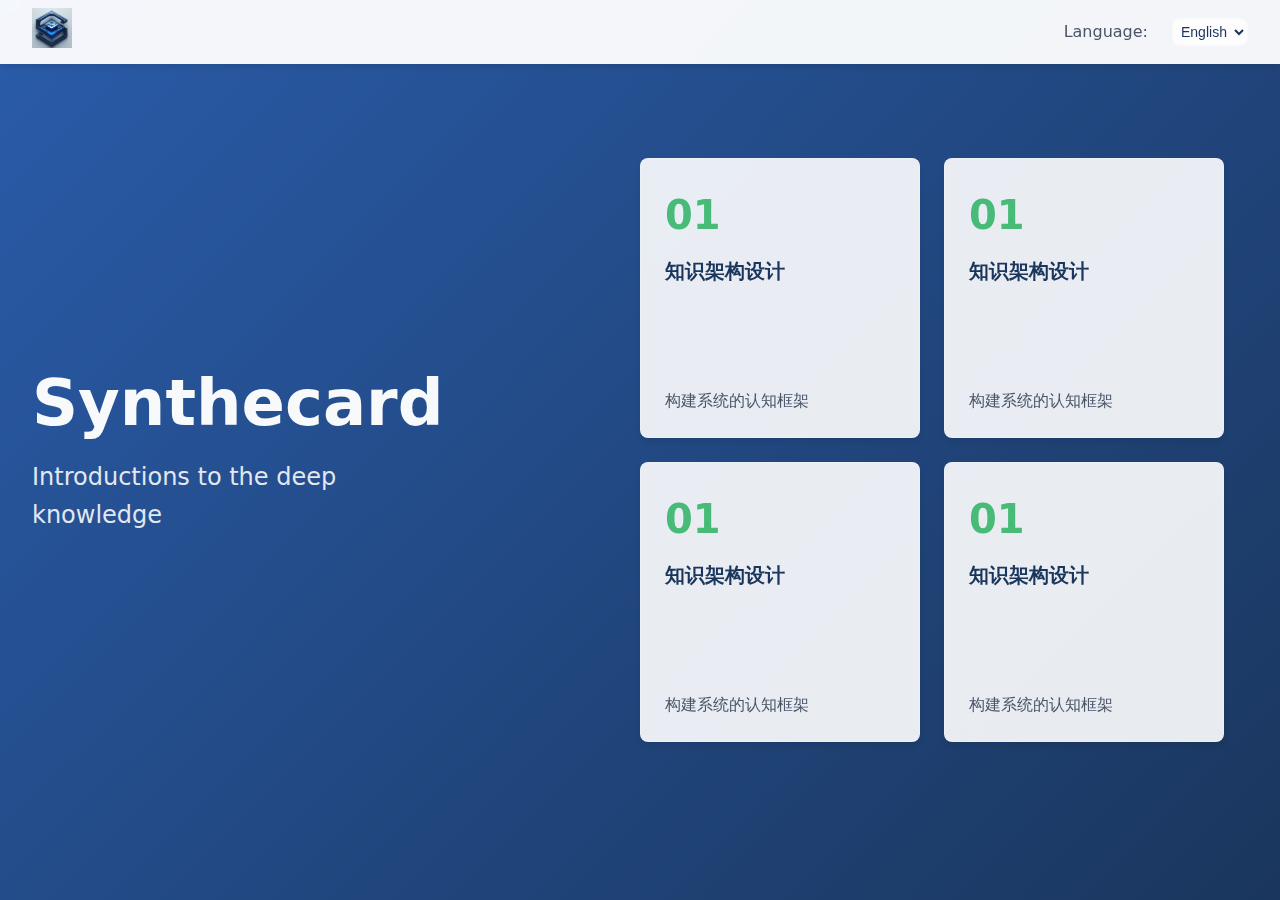
==== index.html @ c4fd47d4 "Add files via upload" ====
<!DOCTYPE html>
<html lang="en">
<head>
    <meta charset="UTF-8">
    <meta name="viewport" content="width=device-width, initial-scale=1.0">
    <link rel="stylesheet" type="text/css" href="styles.css">
    <link rel="stylesheet" type="text/css" href="card.css">
    <title>Synthecard - Essay Card</title>
</head>
<body>

    <nav class="navbar">
        <div class="nav-logo">
            <img src="logo.jpg" alt="Synthecard Logo">
        </div>
        <div class="nav-links">
           
                <label for="language-select"><div class="color-wwhite">Language:</div></label>
                <select id="language-select" class="nav-select" onchange="changeLanguage(this.value)">
                    <option value="index.html" selected>English</option>
                    <option value="index-ch.html">中文</option>
                    <!-- Add more languages here -->
          
            </select>
     
        </div>
    </nav>
    <section class="hero">
   <h1>Synthecard</h1>
   <h2>Introductions to the deep knowledge</h2>

   <section class="courses">
    <div class="cards-container">
      <a href="#" class="card">
        <strong>01</strong>
        <h3>知识架构设计</h3>
        <p>构建系统的认知框架</p>
      </a>
      <!-- 重复3个相同结构的card -->
      <a href="#" class="card">
        <strong>01</strong>
        <h3>知识架构设计</h3>
        <p>构建系统的认知框架</p>
      </a>
       <a href="#" class="card">
        <strong>01</strong>
        <h3>知识架构设计</h3>
        <p>构建系统的认知框架</p>
      </a> 
      <a href="#" class="card">
        <strong>01</strong>
        <h3>知识架构设计</h3>
        <p>构建系统的认知框架</p>
      </a>
    </div>
    
  </section>
    </section>
 
    
      


 
    <script>
        function changeLanguage(language) {
            window.location.href = language;
        }
    </script>
</body>
</html>
---- styles.css ----
/* 设计系统变量 */
:root {
    --primary-900: #1A365D;        /* 品牌主色 */
    --primary-500: #2A5CAA;
    --neutral-100: #F8F9FA;         /* 中性色阶 */
    --neutral-600: #4A5568;
    --accent-400: #48BB78;          /* 强调色 */
    --spacing-base: 0.5rem;         /* 间距体系 */
    --radius-lg: 0.5rem;            /* 圆角系统 */
    --shadow-md: 0 4px 6px -1px rgba(0, 0, 0, 0.1);
    --text-primary: var(--neutral-100);
}

/* 基础重置与排版系统 */
* { 
    margin: 0; 
    box-sizing: border-box;
}

body {
    font-family: system-ui, -apple-system, sans-serif;
    line-height: 1.6;
    color: var(--neutral-600);
}

/* 导航栏优化 */
.navbar {
    display: flex;
    justify-content: space-between;
    align-items: center;
    position: fixed;
    top: 0;
    width: 100%;
    padding: var(--spacing-base) calc(var(--spacing-base) * 4);
    background: rgba(255, 255, 255, 0.95);
    backdrop-filter: blur(12px);
    box-shadow: var(--shadow-md);
    z-index: 1000;
}

.nav-logo img {
    height: 2.5rem;
    transition: transform 0.3s ease;
}

.nav-links {
    display: flex;
    align-items: center;
    gap: calc(var(--spacing-base) * 3);
}

.nav-select {
    padding: calc(var(--spacing-base) * 0.5);
    border: 1px solid var(--neutral-100);
    border-radius: var(--radius-lg);
    background: rgba(255, 255, 255, 0.8);
    color: var(--primary-900);
    font-size: 0.875rem;
}

/* 英雄区域优化 */
.hero {
    min-height: 100vh;
    display: flex;
    flex-direction: column;
    justify-content: center;
    padding: calc(var(--spacing-base) * 8) calc(var(--spacing-base) * 4);
    background: linear-gradient(135deg, var(--primary-500) 0%, var(--primary-900) 100%);
    color: var(--text-primary);
}

h1 {
    font-size: clamp(2.5rem, 8vw, 4rem);
    line-height: 1.2;
    margin-bottom: calc(var(--spacing-base) * 2);
    max-width: 16ch;
}

h2 {
    font-size: clamp(1.25rem, 4vw, 1.5rem);
    font-weight: 400;
    opacity: 0.9;
    max-width: 24ch;
}

/* 交互优化 */
.nav-logo:hover img {
    transform: scale(1.05);
}

.nav-select:hover {
    border-color: var(--accent-400);
}

/* 响应式设计 */
@media (max-width: 768px) {
    .navbar {
        padding: var(--spacing-base);
    }
    
    h1 {
        margin-bottom: var(--spacing-base);
    }
    
    .nav-links label {
        display: none;
    }
}
---- card.css ----
/* 在:root中添加 */
:root {
    /* 新增卡片相关变量 */
    --card-bg: rgba(255, 255, 255, 0.9);
    --card-spacing: var(--spacing-base);
    --card-elevation: 0 4px 6px -1px rgba(0, 0, 0, 0.1);
  }
  
  /* 卡片容器 */
  .cards-container {
    display: grid;
    grid-template-columns: repeat(2, minmax(280px, 1fr));
    gap: calc(var(--spacing-base) * 3);
    max-width: 1200px;
    margin: 0 auto;
    padding: calc(var(--spacing-base) * 6) calc(var(--spacing-base) * 4);
  }

  .cards-container a{
    text-decoration: none;
  }
  
  /* 卡片优化 */
  .card {
    background: var(--card-bg);
    border-radius: var(--radius-lg);
    padding: calc(var(--spacing-base) * 3);
    box-shadow: var(--card-elevation);
    backdrop-filter: blur(10px);
    transition: all 0.4s cubic-bezier(0.22, 1, 0.36, 1);
    display: flex;
    flex-direction: column;
    min-height: 280px;
    border: 1px solid rgba(255, 255, 255, 0.2);
  }
  
  .card strong {
    font-size: clamp(2rem, 5vw, 2.5rem);
    color: var(--accent-400);
    margin-bottom: var(--spacing-base);
    display: block;
    transition: transform 0.3s ease;

  }
  
  .card h3 {
    font-size: 1.25rem;
    margin-bottom: calc(var(--spacing-base) * 0.5);
    color: var(--primary-900);
    
  }
  
  .card p {
    color: var(--neutral-600);
    line-height: 1.5;
    margin-top: auto;

  }

  
  /* 悬停交互优化 */
  .card:hover {
    transform: translateY(-8px) perspective(1000px) rotateX(5deg);
    box-shadow: 0 12px 24px rgba(0, 0, 0, 0.15);
  }
  
  .card:hover strong {
    transform: scale(1.1);
  }
  
  /* 响应式布局 */
  @media (max-width: 1024px) {
    .cards-container {
      grid-template-columns: 1fr;
      max-width: 600px;
    }
  }
  
  /* 右侧布局调整 */
  @media (min-width: 1280px) {
    .cards-container {
      position: absolute;
      top: 50%;
      right: calc(var(--spacing-base) * 4);
      transform: translateY(-50%);
      width: 50%;
    }
  }
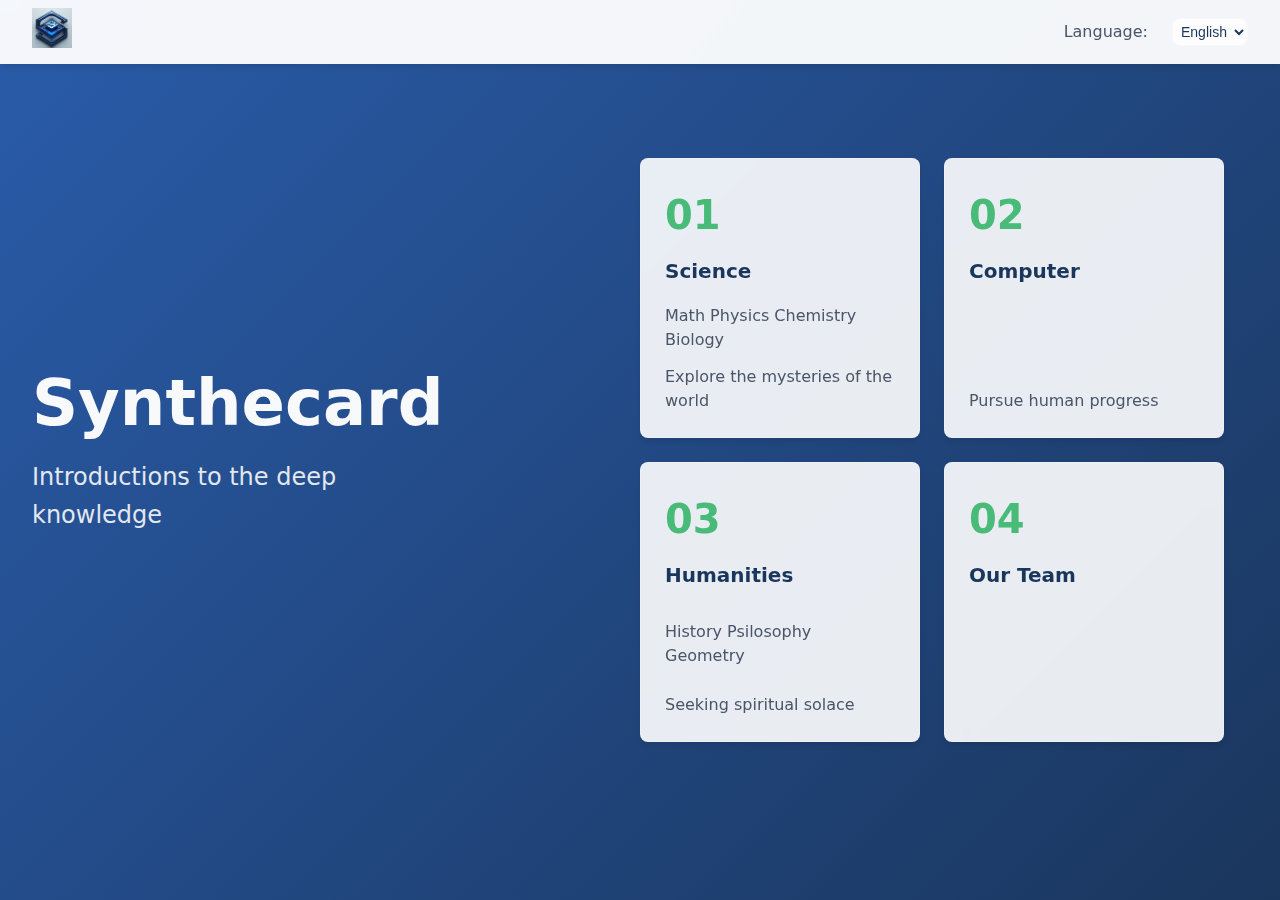
==== commit 3fcda7d8: "Update index.html" ====
--- a/index.html
+++ b/index.html
@@ -33,24 +33,26 @@
     <div class="cards-container">
       <a href="#" class="card">
         <strong>01</strong>
-        <h3>知识架构设计</h3>
-        <p>构建系统的认知框架</p>
+        <h3>Science</h3>
+        <p>Math Physics Chemistry Biology</p>
+        <p>Explore the mysteries of the world</p>
       </a>
       <!-- 重复3个相同结构的card -->
       <a href="#" class="card">
-        <strong>01</strong>
-        <h3>知识架构设计</h3>
-        <p>构建系统的认知框架</p>
+        <strong>02</strong>
+        <h3>Computer</h3>
+        <p>Pursue human progress</p> 
       </a>
        <a href="#" class="card">
-        <strong>01</strong>
-        <h3>知识架构设计</h3>
-        <p>构建系统的认知框架</p>
+        <strong>03</strong>
+        <h3>Humanities</h3>
+        <p>History Psilosophy Geometry</p>
+        <p>Seeking spiritual solace</p> 
       </a> 
       <a href="#" class="card">
-        <strong>01</strong>
-        <h3>知识架构设计</h3>
-        <p>构建系统的认知框架</p>
+        <strong>04</strong>
+        <h3>Our Team</h3>
+    
       </a>
     </div>
     
@@ -68,4 +70,4 @@
         }
     </script>
 </body>
-</html>+</html>
